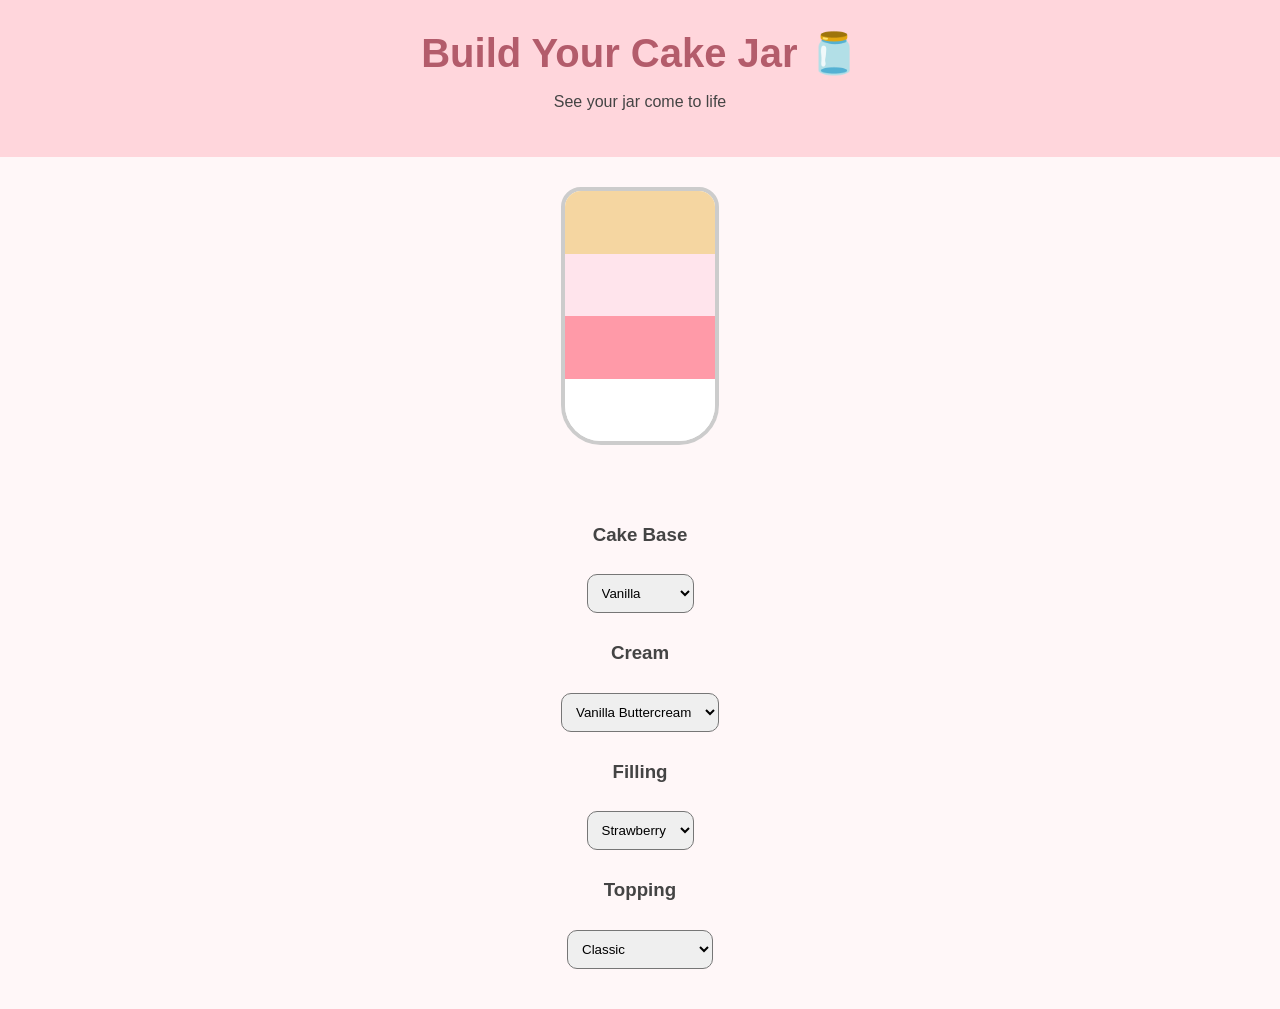
==== build.html @ 95af13d5 "Create build.html" ====
<!DOCTYPE html>

<html lang="en">
<head>
<meta charset="UTF-8">
<title>Build Your Jar - Layers by Luise</title>
<link rel="stylesheet" href="style.css">

<style>
body {
    text-align: center;
}

.jar {
    width: 150px;
    height: 250px;
    border: 4px solid #ccc;
    border-radius: 20px 20px 40px 40px;
    margin: 30px auto;
    overflow: hidden;
    background: white;
    display: flex;
    flex-direction: column-reverse;
}

.layer {
    width: 100%;
    transition: 0.3s;
}

.base { background: #f5d6a1; height: 25%; }
.cream { background: #ffe4ec; height: 25%; }
.filling { background: #ff9aa8; height: 25%; }
.topping { background: #fff; height: 25%; }

select {
    padding: 10px;
    margin: 10px;
    border-radius: 10px;
}
</style>

</head>
<body>

<header>
    <h1>Build Your Cake Jar 🫙</h1>
    <p>See your jar come to life</p>
</header>

<div class="jar">
    <div class="layer topping" id="topping"></div>
    <div class="layer filling" id="filling"></div>
    <div class="layer cream" id="cream"></div>
    <div class="layer base" id="base"></div>
</div>

<section>
<h3>Cake Base</h3>
<select onchange="updateBase(this.value)">
    <option value="#f5d6a1">Vanilla</option>
    <option value="#5a3a2e">Chocolate</option>
    <option value="#b33">Red Velvet</option>
    <option value="#f7e7a9">Lemon</option>
    <option value="#c49a6c">Hazelnut</option>
</select>

<h3>Cream</h3>
<select onchange="updateCream(this.value)">
    <option value="#ffe4ec">Vanilla Buttercream</option>
    <option value="#d6a4a4">Chocolate Cream</option>
    <option value="#ffb6c1">Berry Cream</option>
    <option value="#fff0d9">White Chocolate</option>
    <option value="#e6c7a1">Caramel Cream</option>
</select>

<h3>Filling</h3>
<select onchange="updateFilling(this.value)">
    <option value="#ff6b81">Strawberry</option>
    <option value="#a29bfe">Berry</option>
    <option value="#e84393">Raspberry</option>
    <option value="#6d4c41">Chocolate</option>
    <option value="#d4a373">Cookie</option>
</select>

<h3>Topping</h3>
<select onchange="updateTopping(this.value)">
    <option value="#ffffff">Classic</option>
    <option value="#ff7675">Berry Garden</option>
    <option value="#2d3436">Chocolate Dream</option>
    <option value="#fdcb6e">Cookie Crunch</option>
</select>
</section>

<script>
function updateBase(color) {
    document.getElementById("base").style.background = color;
}

function updateCream(color) {
    document.getElementById("cream").style.background = color;
}

function updateFilling(color) {
    document.getElementById("filling").style.background = color;
}

function updateTopping(color) {
    document.getElementById("topping").style.background = color;
}
</script>

</body>
</html>
---- style.css ----
body {
font-family: Arial, sans-serif;
margin: 0;
background: #fff7f8;
color: #444;
}

header {
background: #ffd6dc;
text-align: center;
padding: 30px;
}

header h1 {
margin: 0;
font-size: 2.5em;
color: #b35c6b;
}

nav {
display: flex;
justify-content: center;
gap: 20px;
background: #ffe4e8;
padding: 10px;
}

nav a {
text-decoration: none;
color: #b35c6b;
font-weight: bold;
}

.hero {
text-align: center;
padding: 40px;
}

section {
padding: 30px;
}

.card {
background: white;
padding: 20px;
margin: 10px;
border-radius: 15px;
box-shadow: 0 4px 10px rgba(0,0,0,0.05);
}

form input, form textarea {
width: 80%;
padding: 10px;
margin: 10px 0;
border-radius: 10px;
border: 1px solid #ddd;
}

button {
background: #ffb6c1;
border: none;
padding: 10px 20px;
border-radius: 20px;
cursor: pointer;
}

button:hover {
background: #ff9aa8;
}

footer {
text-align: center;
padding: 20px;
background: #ffd6dc;
}
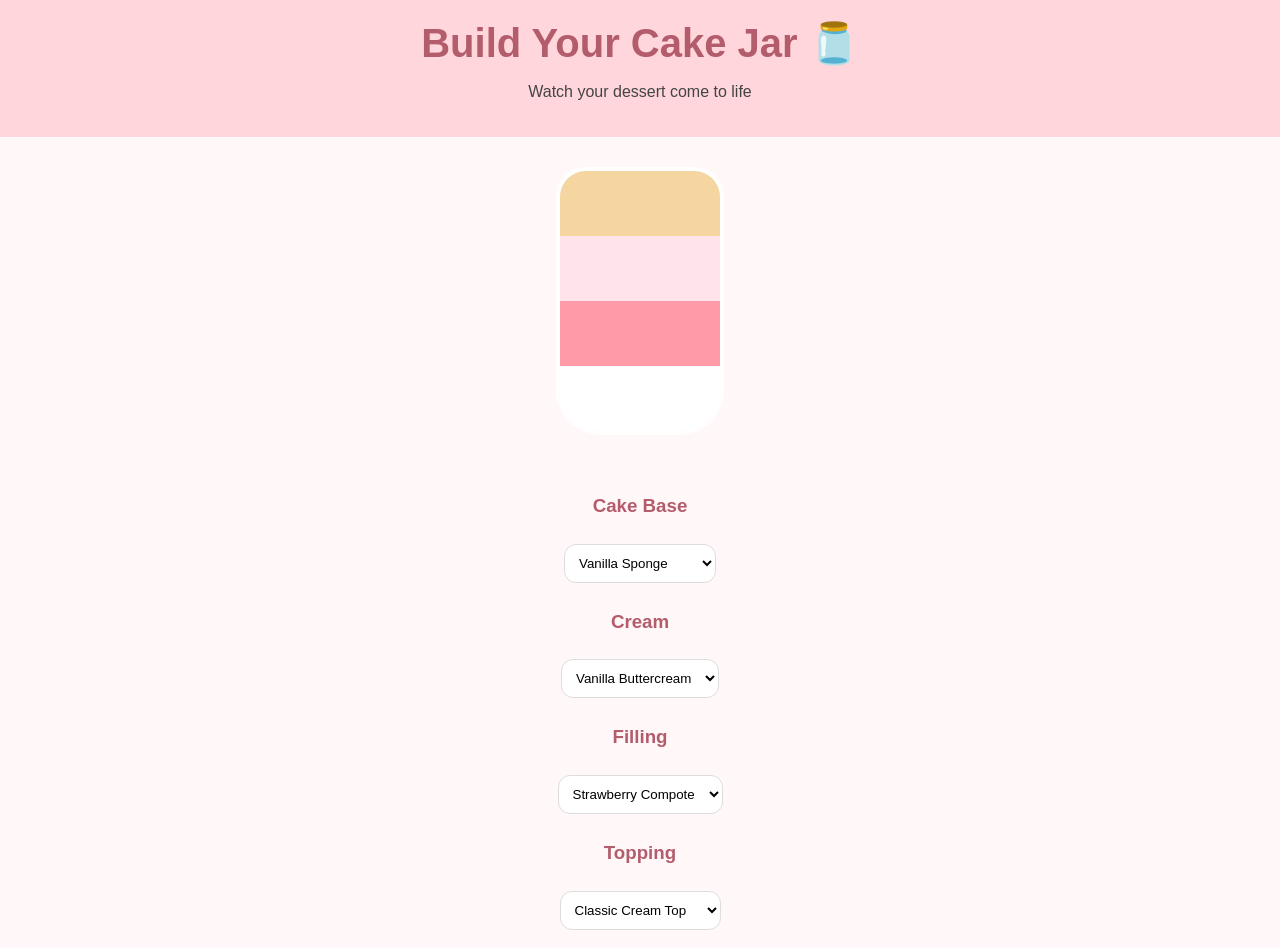
==== commit 1d5cfe49: "Update build.html" ====
--- a/build.html
+++ b/build.html
@@ -8,44 +8,72 @@
 
 <style>
 body {
+    font-family: Arial, sans-serif;
     text-align: center;
+    background: #fff7f8;
+    margin: 0;
 }
 
+/* HEADER */
+header {
+    background: #ffd6dc;
+    padding: 20px;
+}
+
+/* JAR WRAPPER */
 .jar {
-    width: 150px;
-    height: 250px;
-    border: 4px solid #ccc;
-    border-radius: 20px 20px 40px 40px;
+    width: 160px;
+    height: 260px;
     margin: 30px auto;
+    border-radius: 30px 30px 45px 45px;
+    border: 4px solid rgba(255,255,255,0.8);
+    background: rgba(255,255,255,0.4);
+    backdrop-filter: blur(6px);
     overflow: hidden;
-    background: white;
     display: flex;
     flex-direction: column-reverse;
+    box-shadow: inset 0 0 20px rgba(0,0,0,0.05);
 }
 
+/* LAYERS */
 .layer {
     width: 100%;
-    transition: 0.3s;
+    transition: 0.4s ease;
 }
 
-.base { background: #f5d6a1; height: 25%; }
-.cream { background: #ffe4ec; height: 25%; }
-.filling { background: #ff9aa8; height: 25%; }
-.topping { background: #fff; height: 25%; }
+/* soft pastel defaults */
+.base { height: 25%; background: #f5d6a1; }
+.cream { height: 25%; background: #ffe4ec; }
+.filling { height: 25%; background: #ff9aa8; }
+.topping { height: 25%; background: #ffffff; }
+
+/* CONTROLS */
+section {
+    padding: 10px;
+}
 
 select {
     padding: 10px;
-    margin: 10px;
-    border-radius: 10px;
+    margin: 8px;
+    border-radius: 12px;
+    border: 1px solid #ddd;
+    background: white;
+}
+
+/* LABELS */
+h3 {
+    margin-top: 20px;
+    color: #b35c6b;
 }
 </style>
 
 </head>
+
 <body>
 
 <header>
     <h1>Build Your Cake Jar 🫙</h1>
-    <p>See your jar come to life</p>
+    <p>Watch your dessert come to life</p>
 </header>
 
 <div class="jar">
@@ -56,12 +84,13 @@
 </div>
 
 <section>
+
 <h3>Cake Base</h3>
 <select onchange="updateBase(this.value)">
-    <option value="#f5d6a1">Vanilla</option>
-    <option value="#5a3a2e">Chocolate</option>
-    <option value="#b33">Red Velvet</option>
-    <option value="#f7e7a9">Lemon</option>
+    <option value="#f5d6a1">Vanilla Sponge</option>
+    <option value="#5a3a2e">Chocolate Sponge</option>
+    <option value="#c14444">Red Velvet</option>
+    <option value="#f7e7a9">Lemon Sponge</option>
     <option value="#c49a6c">Hazelnut</option>
 </select>
 
@@ -76,20 +105,21 @@
 
 <h3>Filling</h3>
 <select onchange="updateFilling(this.value)">
-    <option value="#ff6b81">Strawberry</option>
-    <option value="#a29bfe">Berry</option>
-    <option value="#e84393">Raspberry</option>
-    <option value="#6d4c41">Chocolate</option>
-    <option value="#d4a373">Cookie</option>
+    <option value="#ff6b81">Strawberry Compote</option>
+    <option value="#a29bfe">Wild Berry</option>
+    <option value="#e84393">Raspberry Jam</option>
+    <option value="#6d4c41">Chocolate Ganache</option>
+    <option value="#d4a373">Cookie Crumble</option>
 </select>
 
 <h3>Topping</h3>
 <select onchange="updateTopping(this.value)">
-    <option value="#ffffff">Classic</option>
-    <option value="#ff7675">Berry Garden</option>
-    <option value="#2d3436">Chocolate Dream</option>
+    <option value="#ffffff">Classic Cream Top</option>
+    <option value="#ff7675">Berry Drizzle</option>
+    <option value="#2d3436">Chocolate Shavings</option>
     <option value="#fdcb6e">Cookie Crunch</option>
 </select>
+
 </section>
 
 <script>
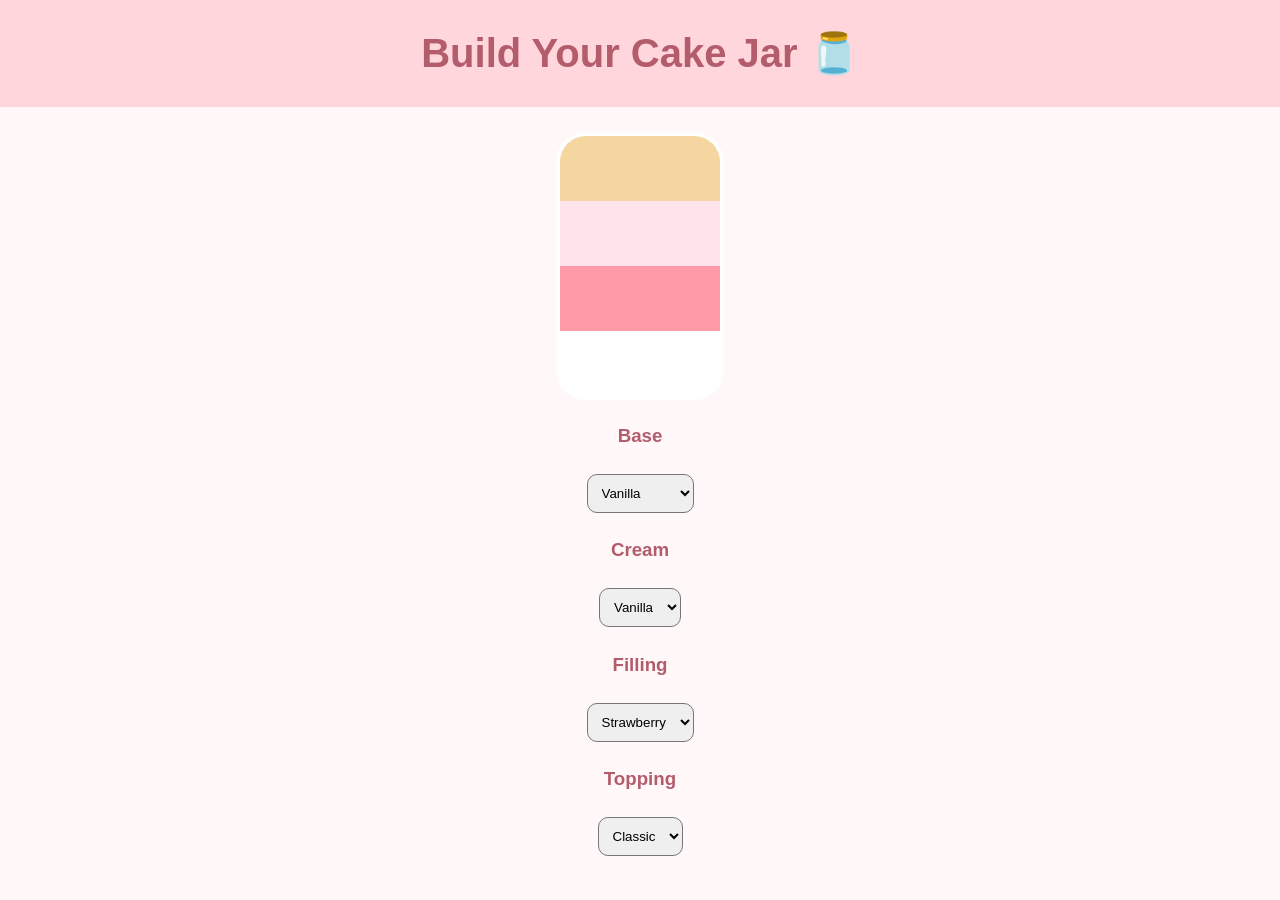
==== commit 312ea7f1: "Update build.html" ====
--- a/build.html
+++ b/build.html
@@ -3,68 +3,44 @@
 <html lang="en">
 <head>
 <meta charset="UTF-8">
-<title>Build Your Jar - Layers by Luise</title>
+<title>Build Your Jar</title>
 <link rel="stylesheet" href="style.css">
 
 <style>
 body {
-    font-family: Arial, sans-serif;
+    font-family: Arial;
     text-align: center;
     background: #fff7f8;
-    margin: 0;
 }
 
-/* HEADER */
-header {
-    background: #ffd6dc;
-    padding: 20px;
-}
-
-/* JAR WRAPPER */
+/* GLASS JAR */
 .jar {
     width: 160px;
     height: 260px;
-    margin: 30px auto;
-    border-radius: 30px 30px 45px 45px;
+    margin: 25px auto;
+    border-radius: 30px;
     border: 4px solid rgba(255,255,255,0.8);
     background: rgba(255,255,255,0.4);
-    backdrop-filter: blur(6px);
+    backdrop-filter: blur(8px);
     overflow: hidden;
     display: flex;
     flex-direction: column-reverse;
-    box-shadow: inset 0 0 20px rgba(0,0,0,0.05);
 }
 
 /* LAYERS */
-.layer {
-    width: 100%;
-    transition: 0.4s ease;
-}
+.layer { width: 100%; transition: 0.3s; }
 
-/* soft pastel defaults */
 .base { height: 25%; background: #f5d6a1; }
 .cream { height: 25%; background: #ffe4ec; }
 .filling { height: 25%; background: #ff9aa8; }
-.topping { height: 25%; background: #ffffff; }
-
-/* CONTROLS */
-section {
-    padding: 10px;
-}
+.topping { height: 25%; background: #fff; }
 
 select {
     padding: 10px;
     margin: 8px;
-    border-radius: 12px;
-    border: 1px solid #ddd;
-    background: white;
+    border-radius: 10px;
 }
-
-/* LABELS */
-h3 {
-    margin-top: 20px;
-    color: #b35c6b;
-}
+h3 { color: #b35c6b; }
 </style>
 
 </head>
@@ -73,7 +49,6 @@
 
 <header>
     <h1>Build Your Cake Jar 🫙</h1>
-    <p>Watch your dessert come to life</p>
 </header>
 
 <div class="jar">
@@ -83,62 +58,38 @@
     <div class="layer base" id="base"></div>
 </div>
 
-<section>
-
-<h3>Cake Base</h3>
-<select onchange="updateBase(this.value)">
-    <option value="#f5d6a1">Vanilla Sponge</option>
-    <option value="#5a3a2e">Chocolate Sponge</option>
+<h3>Base</h3>
+<select onchange="base(this.value)">
+    <option value="#f5d6a1">Vanilla</option>
+    <option value="#5a3a2e">Chocolate</option>
     <option value="#c14444">Red Velvet</option>
-    <option value="#f7e7a9">Lemon Sponge</option>
-    <option value="#c49a6c">Hazelnut</option>
 </select>
 
 <h3>Cream</h3>
-<select onchange="updateCream(this.value)">
-    <option value="#ffe4ec">Vanilla Buttercream</option>
-    <option value="#d6a4a4">Chocolate Cream</option>
-    <option value="#ffb6c1">Berry Cream</option>
-    <option value="#fff0d9">White Chocolate</option>
-    <option value="#e6c7a1">Caramel Cream</option>
+<select onchange="cream(this.value)">
+    <option value="#ffe4ec">Vanilla</option>
+    <option value="#ffb6c1">Berry</option>
 </select>
 
 <h3>Filling</h3>
-<select onchange="updateFilling(this.value)">
-    <option value="#ff6b81">Strawberry Compote</option>
-    <option value="#a29bfe">Wild Berry</option>
-    <option value="#e84393">Raspberry Jam</option>
-    <option value="#6d4c41">Chocolate Ganache</option>
-    <option value="#d4a373">Cookie Crumble</option>
+<select onchange="fill(this.value)">
+    <option value="#ff6b81">Strawberry</option>
+    <option value="#6d4c41">Chocolate</option>
 </select>
 
 <h3>Topping</h3>
-<select onchange="updateTopping(this.value)">
-    <option value="#ffffff">Classic Cream Top</option>
-    <option value="#ff7675">Berry Drizzle</option>
-    <option value="#2d3436">Chocolate Shavings</option>
-    <option value="#fdcb6e">Cookie Crunch</option>
+<select onchange="top(this.value)">
+    <option value="#ffffff">Classic</option>
+    <option value="#fdcb6e">Crunch</option>
 </select>
 
-</section>
-
 <script>
-function updateBase(color) {
-    document.getElementById("base").style.background = color;
-}
-
-function updateCream(color) {
-    document.getElementById("cream").style.background = color;
-}
-
-function updateFilling(color) {
-    document.getElementById("filling").style.background = color;
-}
-
-function updateTopping(color) {
-    document.getElementById("topping").style.background = color;
-}
+function base(c){document.getElementById("base").style.background=c;}
+function cream(c){document.getElementById("cream").style.background=c;}
+function fill(c){document.getElementById("filling").style.background=c;}
+function top(c){document.getElementById("topping").style.background=c;}
 </script>
 
 </body>
 </html>
+
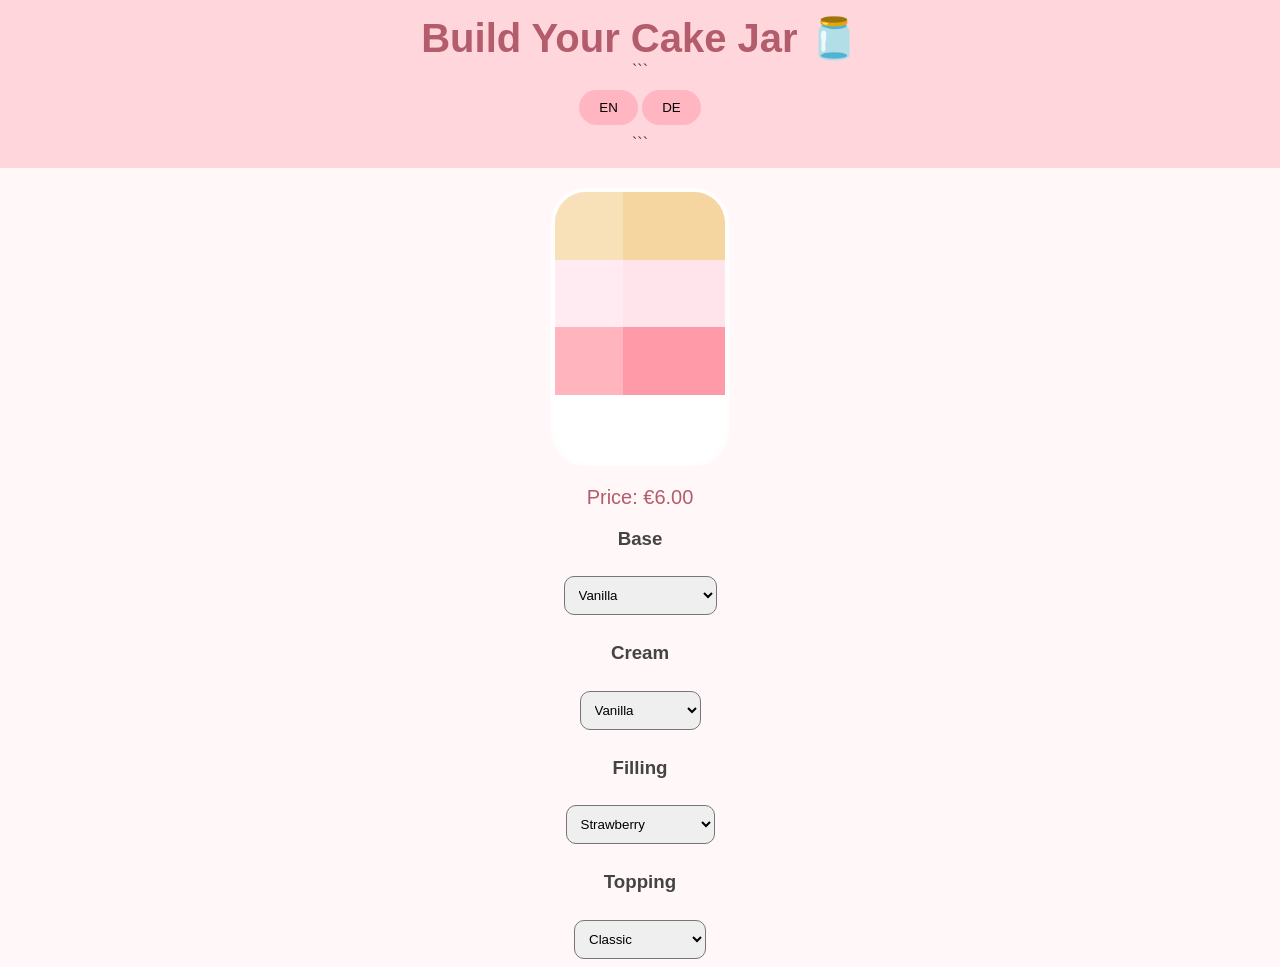
==== commit 71aa4e66: "Update build.html 3" ====
--- a/build.html
+++ b/build.html
@@ -13,34 +13,66 @@
     background: #fff7f8;
 }
 
-/* GLASS JAR */
+/* HEADER */
+header {
+    background: #ffd6dc;
+    padding: 15px;
+}
+
+/* LANGUAGE */
+.lang {
+    margin: 10px;
+}
+
+/* JAR */
 .jar {
-    width: 160px;
-    height: 260px;
-    margin: 25px auto;
-    border-radius: 30px;
+    width: 170px;
+    height: 270px;
+    margin: 20px auto;
+    border-radius: 35px;
     border: 4px solid rgba(255,255,255,0.8);
-    background: rgba(255,255,255,0.4);
-    backdrop-filter: blur(8px);
+    background: rgba(255,255,255,0.35);
+    backdrop-filter: blur(10px);
+    box-shadow: inset 0 0 20px rgba(0,0,0,0.05);
     overflow: hidden;
     display: flex;
     flex-direction: column-reverse;
+    position: relative;
+}
+
+/* GLASS SHINE */
+.jar::before {
+    content: "";
+    position: absolute;
+    width: 40%;
+    height: 100%;
+    left: 0;
+    background: rgba(255,255,255,0.25);
 }
 
 /* LAYERS */
-.layer { width: 100%; transition: 0.3s; }
+.layer {
+    width: 100%;
+    transition: all 0.5s ease;
+}
 
 .base { height: 25%; background: #f5d6a1; }
 .cream { height: 25%; background: #ffe4ec; }
 .filling { height: 25%; background: #ff9aa8; }
 .topping { height: 25%; background: #fff; }
 
+/* UI */
 select {
     padding: 10px;
     margin: 8px;
     border-radius: 10px;
 }
-h3 { color: #b35c6b; }
+
+.price {
+    font-size: 20px;
+    margin: 10px;
+    color: #b35c6b;
+}
 </style>
 
 </head>
@@ -49,6 +81,14 @@
 
 <header>
     <h1>Build Your Cake Jar 🫙</h1>
+
+```
+<div class="lang">
+    <button onclick="setLang('en')">EN</button>
+    <button onclick="setLang('de')">DE</button>
+</div>
+```
+
 </header>
 
 <div class="jar">
@@ -58,38 +98,87 @@
     <div class="layer base" id="base"></div>
 </div>
 
-<h3>Base</h3>
+<div class="price">
+    Price: €<span id="price">6.00</span>
+</div>
+
+<h3 id="t1">Base</h3>
 <select onchange="base(this.value)">
-    <option value="#f5d6a1">Vanilla</option>
-    <option value="#5a3a2e">Chocolate</option>
-    <option value="#c14444">Red Velvet</option>
+    <option value="6">Vanilla</option>
+    <option value="6">Chocolate</option>
+    <option value="7.5">Red Velvet (+€1.5)</option>
 </select>
 
-<h3>Cream</h3>
+<h3 id="t2">Cream</h3>
 <select onchange="cream(this.value)">
-    <option value="#ffe4ec">Vanilla</option>
-    <option value="#ffb6c1">Berry</option>
+    <option value="0">Vanilla</option>
+    <option value="0.5">Berry (+€0.5)</option>
 </select>
 
-<h3>Filling</h3>
+<h3 id="t3">Filling</h3>
 <select onchange="fill(this.value)">
-    <option value="#ff6b81">Strawberry</option>
-    <option value="#6d4c41">Chocolate</option>
+    <option value="0">Strawberry</option>
+    <option value="0.5">Chocolate (+€0.5)</option>
 </select>
 
-<h3>Topping</h3>
+<h3 id="t4">Topping</h3>
 <select onchange="top(this.value)">
-    <option value="#ffffff">Classic</option>
-    <option value="#fdcb6e">Crunch</option>
+    <option value="0">Classic</option>
+    <option value="0.5">Crunch (+€0.5)</option>
 </select>
 
 <script>
-function base(c){document.getElementById("base").style.background=c;}
-function cream(c){document.getElementById("cream").style.background=c;}
-function fill(c){document.getElementById("filling").style.background=c;}
-function top(c){document.getElementById("topping").style.background=c;}
+let price = 6;
+
+function updatePrice() {
+    document.getElementById("price").innerText = price.toFixed(2);
+}
+
+function base(val){
+    price = 6;
+    updatePrice();
+    document.getElementById("base").style.background =
+        val == 6 ? "#f5d6a1" : "#c14444";
+    price = parseFloat(val) + 1;
+    updatePrice();
+}
+
+function cream(val){
+    price += parseFloat(val);
+    updatePrice();
+    document.getElementById("cream").style.background =
+        val == 0 ? "#ffe4ec" : "#ffb6c1";
+}
+
+function fill(val){
+    price += parseFloat(val);
+    updatePrice();
+    document.getElementById("filling").style.background =
+        val == 0 ? "#ff9aa8" : "#6d4c41";
+}
+
+function top(val){
+    price += parseFloat(val);
+    updatePrice();
+    document.getElementById("topping").style.background =
+        val == 0 ? "#fff" : "#fdcb6e";
+}
+
+/* LANGUAGE */
+function setLang(lang){
+    if(lang === "de"){
+        document.getElementById("t1").innerText = "Boden";
+        document.getElementById("t2").innerText = "Creme";
+        document.getElementById("t3").innerText = "Füllung";
+        document.getElementById("t4").innerText = "Topping";
+    } else {
+        document.getElementById("t1").innerText = "Base";
+        document.getElementById("t2").innerText = "Cream";
+        document.getElementById("t3").innerText = "Filling";
+        document.getElementById("t4").innerText = "Topping";
+    }
+}
 </script>
 
 </body>
 </html>
-
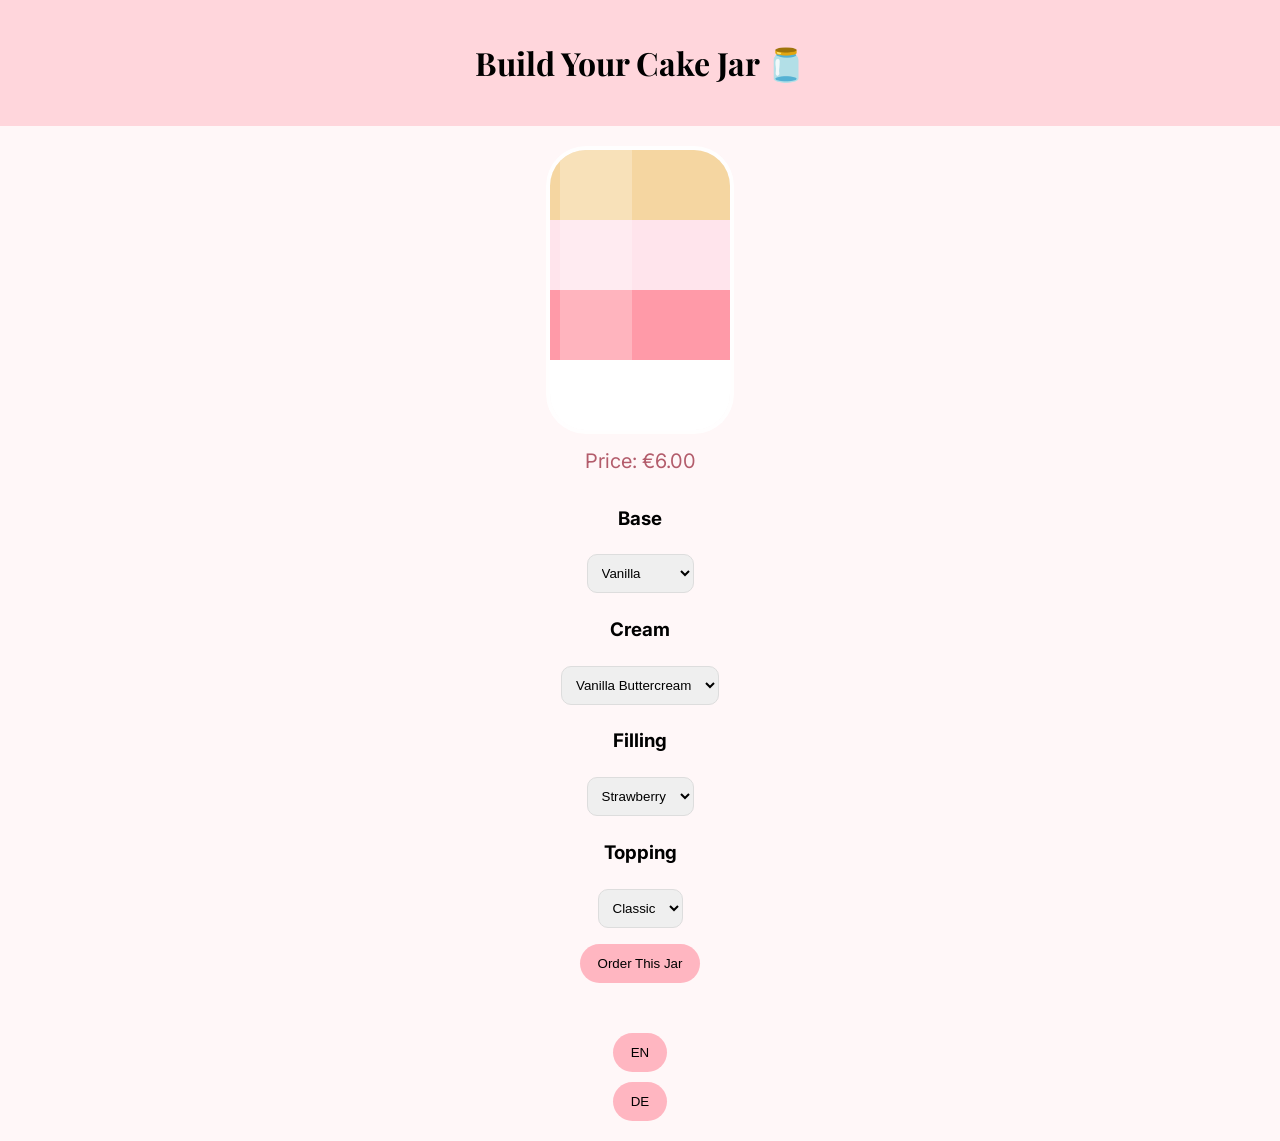
==== commit b2dd969a: "Update build.html 4" ====
--- a/build.html
+++ b/build.html
@@ -4,74 +4,97 @@
 <head>
 <meta charset="UTF-8">
 <title>Build Your Jar</title>
-<link rel="stylesheet" href="style.css">
+
+<link href="https://fonts.googleapis.com/css2?family=Playfair+Display:wght@500&family=Inter:wght@300;400;600&display=swap" rel="stylesheet">
 
 <style>
-body {
-    font-family: Arial;
-    text-align: center;
-    background: #fff7f8;
+body{
+    margin:0;
+    font-family:Inter, sans-serif;
+    background:#fff7f8;
+    text-align:center;
 }
 
 /* HEADER */
-header {
-    background: #ffd6dc;
-    padding: 15px;
-}
-
-/* LANGUAGE */
-.lang {
-    margin: 10px;
-}
-
-/* JAR */
-.jar {
-    width: 170px;
-    height: 270px;
-    margin: 20px auto;
-    border-radius: 35px;
-    border: 4px solid rgba(255,255,255,0.8);
-    background: rgba(255,255,255,0.35);
-    backdrop-filter: blur(10px);
+header{
+    background:#ffd6dc;
+    padding:20px;
+    font-family:"Playfair Display", serif;
+}
+
+/* CENTER LAYOUT */
+.container{
+    display:flex;
+    flex-direction:column;
+    align-items:center;
+    padding:20px;
+}
+
+/* GLASS JAR (FIXED ORIENTATION) */
+.jar{
+    width:180px;
+    height:280px;
+    border-radius:40px;
+    border:4px solid rgba(255,255,255,0.8);
+    background:rgba(255,255,255,0.35);
+    backdrop-filter:blur(10px);
     box-shadow: inset 0 0 20px rgba(0,0,0,0.05);
-    overflow: hidden;
-    display: flex;
-    flex-direction: column-reverse;
-    position: relative;
-}
-
-/* GLASS SHINE */
-.jar::before {
-    content: "";
-    position: absolute;
-    width: 40%;
-    height: 100%;
-    left: 0;
-    background: rgba(255,255,255,0.25);
+    overflow:hidden;
+    display:flex;
+    flex-direction:column;
+    position:relative;
+}
+
+/* glass shine */
+.jar::before{
+    content:"";
+    position:absolute;
+    left:10px;
+    top:0;
+    width:40%;
+    height:100%;
+    background:rgba(255,255,255,0.25);
 }
 
 /* LAYERS */
-.layer {
-    width: 100%;
-    transition: all 0.5s ease;
-}
-
-.base { height: 25%; background: #f5d6a1; }
-.cream { height: 25%; background: #ffe4ec; }
-.filling { height: 25%; background: #ff9aa8; }
-.topping { height: 25%; background: #fff; }
-
-/* UI */
-select {
-    padding: 10px;
-    margin: 8px;
-    border-radius: 10px;
-}
-
-.price {
-    font-size: 20px;
-    margin: 10px;
-    color: #b35c6b;
+.layer{
+    flex:1;
+    transition:all 0.5s ease;
+}
+
+/* default colors */
+.base{background:#f5d6a1;}
+.cream{background:#ffe4ec;}
+.filling{background:#ff9aa8;}
+.topping{background:#ffffff;}
+
+/* SELECTS */
+select{
+    padding:10px;
+    margin:6px;
+    border-radius:10px;
+    border:1px solid #ddd;
+}
+
+/* PRICE */
+.price{
+    margin:15px;
+    font-size:20px;
+    color:#b35c6b;
+}
+
+/* BUTTON */
+button{
+    padding:12px 18px;
+    border:none;
+    border-radius:20px;
+    background:#ffb6c1;
+    cursor:pointer;
+    margin-top:10px;
+}
+
+button:hover{
+    background:#ff9aa8;
 }
 </style>
 
@@ -80,104 +103,123 @@
 <body>
 
 <header>
-    <h1>Build Your Cake Jar 🫙</h1>
-
-```
-<div class="lang">
-    <button onclick="setLang('en')">EN</button>
-    <button onclick="setLang('de')">DE</button>
+<h1>Build Your Cake Jar 🫙</h1>
+</header>
+
+<div class="container">
+
+<!-- JAR -->
+
+<div class="jar">
+    <div class="layer base" id="base"></div>
+    <div class="layer cream" id="cream"></div>
+    <div class="layer filling" id="filling"></div>
+    <div class="layer topping" id="topping"></div>
 </div>
-```
-
-</header>
-
-<div class="jar">
-    <div class="layer topping" id="topping"></div>
-    <div class="layer filling" id="filling"></div>
-    <div class="layer cream" id="cream"></div>
-    <div class="layer base" id="base"></div>
+
+<div class="price">Price: €<span id="price">6.00</span></div>
+
+<!-- BASE -->
+
+<h3>Base</h3>
+<select onchange="setBase(this.value)">
+    <option value="vanilla">Vanilla</option>
+    <option value="chocolate">Chocolate</option>
+    <option value="red">Red Velvet</option>
+</select>
+
+<!-- CREAM -->
+
+<h3>Cream</h3>
+<select onchange="setCream(this.value)">
+    <option value="vanilla">Vanilla Buttercream</option>
+    <option value="berry">Berry Cream</option>
+</select>
+
+<!-- FILLING -->
+
+<h3>Filling</h3>
+<select onchange="setFilling(this.value)">
+    <option value="strawberry">Strawberry</option>
+    <option value="chocolate">Chocolate</option>
+</select>
+
+<!-- TOPPING -->
+
+<h3>Topping</h3>
+<select onchange="setTopping(this.value)">
+    <option value="classic">Classic</option>
+    <option value="crunch">Crunch</option>
+</select>
+
+<!-- ACTIONS -->
+
+<button onclick="goOrder()">Order This Jar</button>
+
+<br><br>
+
+<button onclick="setLang('en')">EN</button> <button onclick="setLang('de')">DE</button>
+
 </div>
 
-<div class="price">
-    Price: €<span id="price">6.00</span>
-</div>
-
-<h3 id="t1">Base</h3>
-<select onchange="base(this.value)">
-    <option value="6">Vanilla</option>
-    <option value="6">Chocolate</option>
-    <option value="7.5">Red Velvet (+€1.5)</option>
-</select>
-
-<h3 id="t2">Cream</h3>
-<select onchange="cream(this.value)">
-    <option value="0">Vanilla</option>
-    <option value="0.5">Berry (+€0.5)</option>
-</select>
-
-<h3 id="t3">Filling</h3>
-<select onchange="fill(this.value)">
-    <option value="0">Strawberry</option>
-    <option value="0.5">Chocolate (+€0.5)</option>
-</select>
-
-<h3 id="t4">Topping</h3>
-<select onchange="top(this.value)">
-    <option value="0">Classic</option>
-    <option value="0.5">Crunch (+€0.5)</option>
-</select>
-
 <script>
+
 let price = 6;
 
-function updatePrice() {
+function updatePrice(){
     document.getElementById("price").innerText = price.toFixed(2);
 }
 
-function base(val){
+/* COLORS */
+function setBase(v){
+    document.getElementById("base").style.background =
+        v==="vanilla"?"#f5d6a1":v==="chocolate"?"#5a3a2e":"#c14444";
     price = 6;
     updatePrice();
-    document.getElementById("base").style.background =
-        val == 6 ? "#f5d6a1" : "#c14444";
-    price = parseFloat(val) + 1;
-    updatePrice();
-}
-
-function cream(val){
-    price += parseFloat(val);
-    updatePrice();
+}
+
+function setCream(v){
     document.getElementById("cream").style.background =
-        val == 0 ? "#ffe4ec" : "#ffb6c1";
-}
-
-function fill(val){
-    price += parseFloat(val);
-    updatePrice();
+        v==="vanilla"?"#ffe4ec":"#ffb6c1";
+    price += 0.5;
+    updatePrice();
+}
+
+function setFilling(v){
     document.getElementById("filling").style.background =
-        val == 0 ? "#ff9aa8" : "#6d4c41";
-}
-
-function top(val){
-    price += parseFloat(val);
-    updatePrice();
+        v==="strawberry"?"#ff6b81":"#6d4c41";
+    price += 0.5;
+    updatePrice();
+}
+
+function setTopping(v){
     document.getElementById("topping").style.background =
-        val == 0 ? "#fff" : "#fdcb6e";
-}
-
-/* LANGUAGE */
+        v==="classic"?"#ffffff":"#fdcb6e";
+    price += 0.5;
+    updatePrice();
+}
+
+/* ORDER BUTTON */
+function goOrder(){
+    window.location.href="index.html#order";
+}
+
+/* LANGUAGE FIX */
 function setLang(lang){
-    if(lang === "de"){
-        document.getElementById("t1").innerText = "Boden";
-        document.getElementById("t2").innerText = "Creme";
-        document.getElementById("t3").innerText = "Füllung";
-        document.getElementById("t4").innerText = "Topping";
+    const labels = document.querySelectorAll("h3");
+    if(lang==="de"){
+        labels[0].innerText="Boden";
+        labels[1].innerText="Creme";
+        labels[2].innerText="Füllung";
+        labels[3].innerText="Topping";
     } else {
-        document.getElementById("t1").innerText = "Base";
-        document.getElementById("t2").innerText = "Cream";
-        document.getElementById("t3").innerText = "Filling";
-        document.getElementById("t4").innerText = "Topping";
+        labels[0].innerText="Base";
+        labels[1].innerText="Cream";
+        labels[2].innerText="Filling";
+        labels[3].innerText="Topping";
     }
 }
+
 </script>
 
 </body>
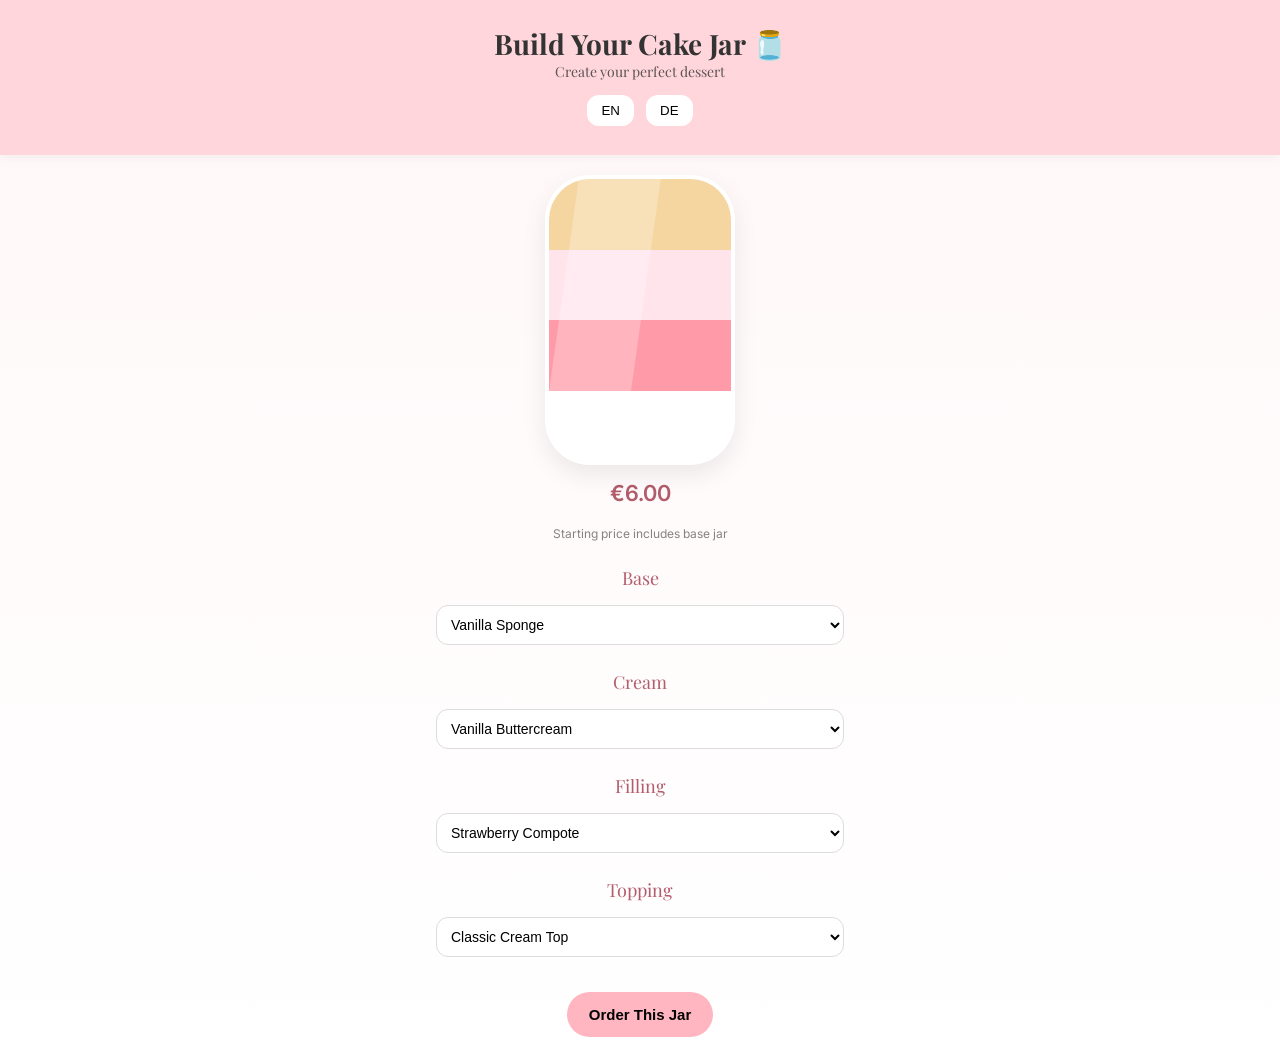
==== commit 875a3a87: "Update build.html" ====
--- a/build.html
+++ b/build.html
@@ -1,44 +1,98 @@
 <!DOCTYPE html>
-
 <html lang="en">
 <head>
 <meta charset="UTF-8">
-<title>Build Your Jar</title>
-
-<link href="https://fonts.googleapis.com/css2?family=Playfair+Display:wght@500&family=Inter:wght@300;400;600&display=swap" rel="stylesheet">
+<title>Build Your Jar - Layers by Luise</title>
+
+<link href="https://fonts.googleapis.com/css2?family=Playfair+Display:wght@500;600;700&family=Inter:wght@300;400;500;600&display=swap" rel="stylesheet">
 
 <style>
+
+/* =========================
+   BASE RESET
+========================= */
+*{
+    margin:0;
+    padding:0;
+    box-sizing:border-box;
+}
+
+/* =========================
+   PAGE BACKGROUND
+========================= */
 body{
-    margin:0;
     font-family:Inter, sans-serif;
-    background:#fff7f8;
-    text-align:center;
-}
-
-/* HEADER */
-header{
-    background:#ffd6dc;
-    padding:20px;
-    font-family:"Playfair Display", serif;
-}
-
-/* CENTER LAYOUT */
-.container{
+    background:linear-gradient(180deg,#fff7f8,#fff);
+    color:#333;
     display:flex;
     flex-direction:column;
     align-items:center;
+}
+
+/* =========================
+   HEADER
+========================= */
+header{
+    width:100%;
+    background:#ffd6dc;
+    padding:25px 15px;
+    text-align:center;
+    font-family:"Playfair Display", serif;
+    box-shadow:0 2px 10px rgba(0,0,0,0.05);
+}
+
+header h1{
+    font-size:28px;
+}
+
+header p{
+    font-size:14px;
+    opacity:0.8;
+}
+
+/* =========================
+   LANGUAGE SWITCH
+========================= */
+.lang-switch{
+    margin-top:10px;
+}
+
+.lang-switch button{
+    border:none;
+    padding:8px 14px;
+    margin:4px;
+    border-radius:12px;
+    background:white;
+    cursor:pointer;
+    font-weight:500;
+}
+
+/* =========================
+   MAIN WRAPPER
+========================= */
+.wrapper{
+    width:100%;
+    max-width:520px;
     padding:20px;
-}
-
-/* GLASS JAR (FIXED ORIENTATION) */
+    display:flex;
+    flex-direction:column;
+    align-items:center;
+    gap:15px;
+}
+
+/* =========================
+   GLASS JAR
+========================= */
 .jar{
-    width:180px;
-    height:280px;
-    border-radius:40px;
-    border:4px solid rgba(255,255,255,0.8);
+    width:190px;
+    height:290px;
+    border-radius:45px;
+    border:4px solid rgba(255,255,255,0.9);
     background:rgba(255,255,255,0.35);
-    backdrop-filter:blur(10px);
-    box-shadow: inset 0 0 20px rgba(0,0,0,0.05);
+    backdrop-filter:blur(12px);
+    box-shadow:
+        inset 0 0 25px rgba(0,0,0,0.05),
+        0 10px 25px rgba(0,0,0,0.08);
     overflow:hidden;
     display:flex;
     flex-direction:column;
@@ -51,65 +105,110 @@
     position:absolute;
     left:10px;
     top:0;
-    width:40%;
+    width:45%;
     height:100%;
     background:rgba(255,255,255,0.25);
-}
-
-/* LAYERS */
+    transform:skewX(-8deg);
+}
+
+/* =========================
+   LAYERS
+========================= */
 .layer{
     flex:1;
     transition:all 0.5s ease;
 }
 
-/* default colors */
+/* base colors */
 .base{background:#f5d6a1;}
 .cream{background:#ffe4ec;}
 .filling{background:#ff9aa8;}
 .topping{background:#ffffff;}
 
-/* SELECTS */
+/* =========================
+   PRICE DISPLAY
+========================= */
+.price-box{
+    font-size:22px;
+    font-weight:600;
+    color:#b35c6b;
+}
+
+/* =========================
+   SECTION TITLES
+========================= */
+.section-title{
+    font-family:"Playfair Display", serif;
+    font-size:18px;
+    margin-top:10px;
+    color:#b35c6b;
+}
+
+/* =========================
+   SELECT BOXES
+========================= */
 select{
+    width:85%;
     padding:10px;
-    margin:6px;
-    border-radius:10px;
+    border-radius:12px;
     border:1px solid #ddd;
-}
-
-/* PRICE */
-.price{
-    margin:15px;
-    font-size:20px;
-    color:#b35c6b;
-}
-
-/* BUTTON */
-button{
-    padding:12px 18px;
+    background:white;
+    font-size:14px;
+}
+
+/* =========================
+   ORDER BUTTON
+========================= */
+.order-btn{
+    margin-top:20px;
+    padding:14px 22px;
     border:none;
-    border-radius:20px;
+    border-radius:25px;
     background:#ffb6c1;
+    font-size:15px;
+    font-weight:600;
     cursor:pointer;
-    margin-top:10px;
-}
-
-button:hover{
+    transition:0.3s;
+}
+
+.order-btn:hover{
     background:#ff9aa8;
-}
+    transform:scale(1.03);
+}
+
+/* =========================
+   SMALL NOTE TEXT
+========================= */
+.note{
+    font-size:12px;
+    opacity:0.6;
+    margin-top:5px;
+}
+
 </style>
-
 </head>
 
 <body>
 
+<!-- =========================
+     HEADER
+========================= -->
 <header>
-<h1>Build Your Cake Jar 🫙</h1>
+    <h1>Build Your Cake Jar 🫙</h1>
+    <p>Create your perfect dessert</p>
+
+    <div class="lang-switch">
+        <button onclick="setLang('en')">EN</button>
+        <button onclick="setLang('de')">DE</button>
+    </div>
 </header>
 
-<div class="container">
-
-<!-- JAR -->
-
+<!-- =========================
+     MAIN
+========================= -->
+<div class="wrapper">
+
+<!-- JAR VISUAL -->
 <div class="jar">
     <div class="layer base" id="base"></div>
     <div class="layer cream" id="cream"></div>
@@ -117,107 +216,127 @@
     <div class="layer topping" id="topping"></div>
 </div>
 
-<div class="price">Price: €<span id="price">6.00</span></div>
-
-<!-- BASE -->
-
-<h3>Base</h3>
+<!-- PRICE -->
+<div class="price-box">
+    €<span id="price">6.00</span>
+</div>
+
+<div class="note">Starting price includes base jar</div>
+
+<!-- =========================
+     BASE
+========================= -->
+<div class="section-title" id="t-base">Base</div>
 <select onchange="setBase(this.value)">
-    <option value="vanilla">Vanilla</option>
-    <option value="chocolate">Chocolate</option>
-    <option value="red">Red Velvet</option>
+    <option value="0">Vanilla Sponge</option>
+    <option value="0">Chocolate Sponge</option>
+    <option value="1.5">Red Velvet (+€1.5)</option>
 </select>
 
-<!-- CREAM -->
-
-<h3>Cream</h3>
+<!-- =========================
+     CREAM
+========================= -->
+<div class="section-title" id="t-cream">Cream</div>
 <select onchange="setCream(this.value)">
-    <option value="vanilla">Vanilla Buttercream</option>
-    <option value="berry">Berry Cream</option>
+    <option value="0">Vanilla Buttercream</option>
+    <option value="0.5">Berry Cream (+€0.5)</option>
+    <option value="0.5">Salted Caramel (+€0.5)</option>
 </select>
 
-<!-- FILLING -->
-
-<h3>Filling</h3>
-<select onchange="setFilling(this.value)">
-    <option value="strawberry">Strawberry</option>
-    <option value="chocolate">Chocolate</option>
+<!-- =========================
+     FILLING
+========================= -->
+<div class="section-title" id="t-fill">Filling</div>
+<select onchange="setFill(this.value)">
+    <option value="0">Strawberry Compote</option>
+    <option value="0.5">Chocolate Ganache (+€0.5)</option>
+    <option value="0.5">Raspberry Jam (+€0.5)</option>
 </select>
 
-<!-- TOPPING -->
-
-<h3>Topping</h3>
-<select onchange="setTopping(this.value)">
-    <option value="classic">Classic</option>
-    <option value="crunch">Crunch</option>
+<!-- =========================
+     TOPPING
+========================= -->
+<div class="section-title" id="t-top">Topping</div>
+<select onchange="setTop(this.value)">
+    <option value="0">Classic Cream Top</option>
+    <option value="0.5">Cookie Crunch (+€0.5)</option>
+    <option value="0.5">Berry Dust (+€0.5)</option>
 </select>
 
-<!-- ACTIONS -->
-
-<button onclick="goOrder()">Order This Jar</button>
-
-<br><br>
-
-<button onclick="setLang('en')">EN</button> <button onclick="setLang('de')">DE</button>
+<!-- ORDER -->
+<button class="order-btn" onclick="goOrder()">
+    Order This Jar
+</button>
 
 </div>
 
+<!-- =========================
+     JAVASCRIPT
+========================= -->
 <script>
 
-let price = 6;
+let basePrice = 6;
+let extras = 0;
 
 function updatePrice(){
-    document.getElementById("price").innerText = price.toFixed(2);
-}
-
-/* COLORS */
-function setBase(v){
+    document.getElementById("price").innerText =
+    (basePrice + extras).toFixed(2);
+}
+
+/* BASE */
+function setBase(val){
+    extras = parseFloat(val);
+
     document.getElementById("base").style.background =
-        v==="vanilla"?"#f5d6a1":v==="chocolate"?"#5a3a2e":"#c14444";
-    price = 6;
+        val==0 ? "#f5d6a1" : "#c14444";
+
     updatePrice();
 }
 
-function setCream(v){
+/* CREAM */
+function setCream(val){
     document.getElementById("cream").style.background =
-        v==="vanilla"?"#ffe4ec":"#ffb6c1";
-    price += 0.5;
+        val==0 ? "#ffe4ec" : "#ffb6c1";
+
+    extras += parseFloat(val);
     updatePrice();
 }
 
-function setFilling(v){
+/* FILL */
+function setFill(val){
     document.getElementById("filling").style.background =
-        v==="strawberry"?"#ff6b81":"#6d4c41";
-    price += 0.5;
+        val==0 ? "#ff9aa8" : "#6d4c41";
+
+    extras += parseFloat(val);
     updatePrice();
 }
 
-function setTopping(v){
+/* TOP */
+function setTop(val){
     document.getElementById("topping").style.background =
-        v==="classic"?"#ffffff":"#fdcb6e";
-    price += 0.5;
+        val==0 ? "#ffffff" : "#fdcb6e";
+
+    extras += parseFloat(val);
     updatePrice();
 }
 
-/* ORDER BUTTON */
+/* ORDER */
 function goOrder(){
-    window.location.href="index.html#order";
-}
-
-/* LANGUAGE FIX */
+    window.location.href="/#order";
+}
+
+/* LANGUAGE */
 function setLang(lang){
-    const labels = document.querySelectorAll("h3");
-    if(lang==="de"){
-        labels[0].innerText="Boden";
-        labels[1].innerText="Creme";
-        labels[2].innerText="Füllung";
-        labels[3].innerText="Topping";
-    } else {
-        labels[0].innerText="Base";
-        labels[1].innerText="Cream";
-        labels[2].innerText="Filling";
-        labels[3].innerText="Topping";
-    }
+
+    const map = {
+        en:["Base","Cream","Filling","Topping"],
+        de:["Boden","Creme","Füllung","Topping"]
+    };
+
+    document.getElementById("t-base").innerText = map[lang][0];
+    document.getElementById("t-cream").innerText = map[lang][1];
+    document.getElementById("t-fill").innerText = map[lang][2];
+    document.getElementById("t-top").innerText = map[lang][3];
 }
 
 </script>
